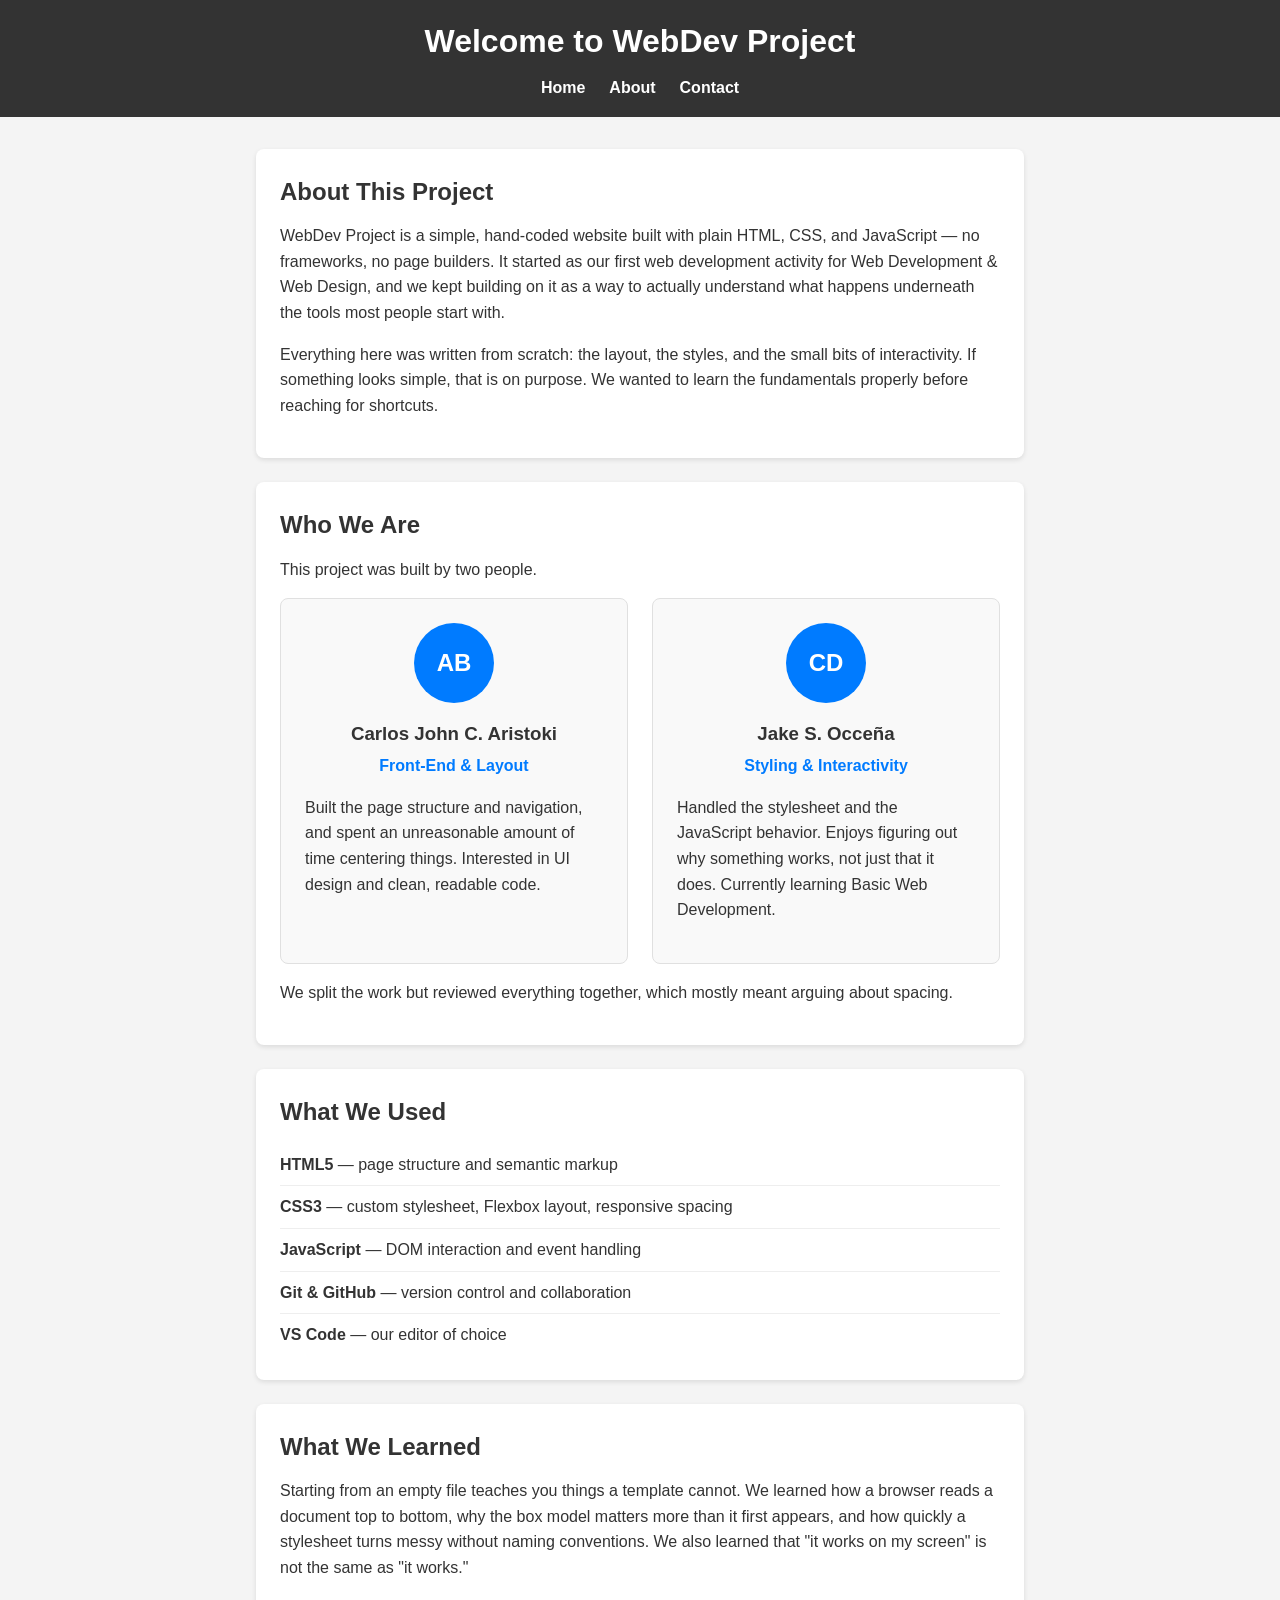
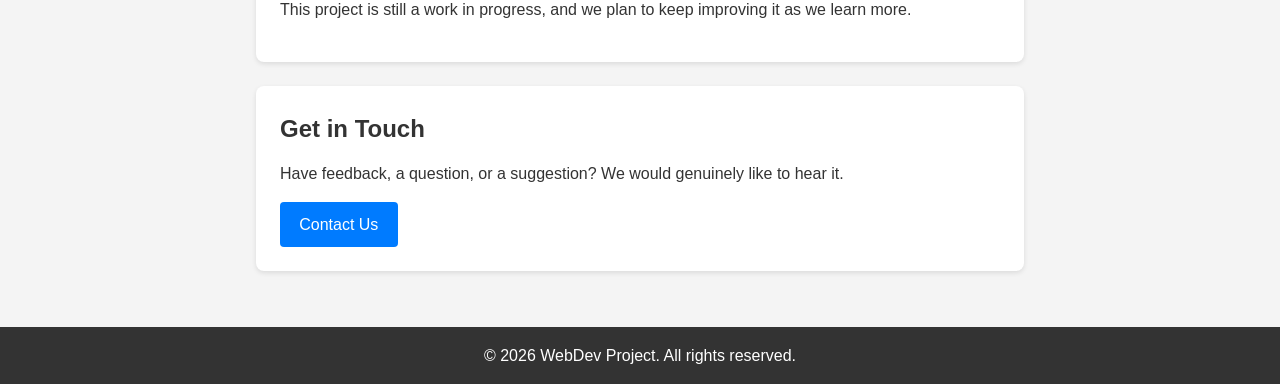
==== about.html @ eb5814d3 "Update about.html with specific course name and team member details" ====
<!DOCTYPE html>
<html lang="en">
<head>
    <meta charset="UTF-8">
    <meta name="viewport" content="width=device-width, initial-scale=1.0">
    <title>About - WebDev Project</title>
    <link rel="stylesheet" href="/style/style.css">
</head>
<body>
    <header class="header">
        <h1>Welcome to WebDev Project</h1>
        <nav>
            <ul class="nav-list">
                <li><a href="index.html">Home</a></li>
                <li><a href="about.html">About</a></li>
                <li><a href="contact.html">Contact</a></li>
            </ul>
        </nav>
    </header>

    <main class="main-content">
        <section id="about" class="section">
            <h2>About This Project</h2>
            <p>
                WebDev Project is a simple, hand-coded website built with plain HTML, CSS,
                and JavaScript &mdash; no frameworks, no page builders. It started as our
                first web development activity for Web Development & Web Design, and we kept building on
                it as a way to actually understand what happens underneath the tools most
                people start with.
            </p>
            <p>
                Everything here was written from scratch: the layout, the styles, and the
                small bits of interactivity. If something looks simple, that is on purpose.
                We wanted to learn the fundamentals properly before reaching for shortcuts.
            </p>
        </section>

        <section id="team" class="section">
            <h2>Who We Are</h2>
            <p>This project was built by two people.</p>

            <ul class="team-list">
                <li class="team-card">
                    <div class="avatar">AB</div>
                    <h3 class="team-name">Carlos John C. Aristoki</h3>
                    <p class="team-role">Front-End &amp; Layout</p>
                    <p class="team-bio">
                        Built the page structure and navigation, and spent an unreasonable
                        amount of time centering things. Interested in UI design and clean,
                        readable code.
                    </p>
                </li>

                <li class="team-card">
                    <div class="avatar">CD</div>
                    <h3 class="team-name">Jake S. Occeña</h3>
                    <p class="team-role">Styling &amp; Interactivity</p>
                    <p class="team-bio">
                        Handled the stylesheet and the JavaScript behavior. Enjoys figuring
                        out why something works, not just that it does. Currently learning
                        Basic Web Development.
                    </p>
                </li>
            </ul>

            <p>
                We split the work but reviewed everything together, which mostly meant
                arguing about spacing.
            </p>
        </section>

        <section id="stack" class="section">
            <h2>What We Used</h2>
            <ul class="tech-list">
                <li><strong>HTML5</strong> &mdash; page structure and semantic markup</li>
                <li><strong>CSS3</strong> &mdash; custom stylesheet, Flexbox layout, responsive spacing</li>
                <li><strong>JavaScript</strong> &mdash; DOM interaction and event handling</li>
                <li><strong>Git &amp; GitHub</strong> &mdash; version control and collaboration</li>
                <li><strong>VS Code</strong> &mdash; our editor of choice</li>
            </ul>
        </section>

        <section id="learned" class="section">
            <h2>What We Learned</h2>
            <p>
                Starting from an empty file teaches you things a template cannot. We learned
                how a browser reads a document top to bottom, why the box model matters more
                than it first appears, and how quickly a stylesheet turns messy without
                naming conventions. We also learned that "it works on my screen" is not the
                same as "it works."
            </p>
            <p>
                This project is still a work in progress, and we plan to keep improving it
                as we learn more.
            </p>
        </section>

        <section id="contact-cta" class="section">
            <h2>Get in Touch</h2>
            <p>
                Have feedback, a question, or a suggestion? We would genuinely like to hear it.
            </p>
            <a href="contact.html" class="btn">Contact Us</a>
        </section>
    </main>

    <footer class="footer">
        <p>&copy; 2026 WebDev Project. All rights reserved.</p>
    </footer>

    <script src="/script/script.js"></script>
</body>
</html>
---- style/style.css ----
* {
    margin: 0;
    padding: 0;
    box-sizing: border-box;
}

body {
    font-family: Arial, sans-serif;
    line-height: 1.6;
    display: flex;
    flex-direction: column;
    min-height: 100vh;
    background-color: #f4f4f4;
    color: #333;
}

.header {
    background-color: #333;
    color: #fff;
    padding: 1rem 2rem;
    text-align: center;
}

.header h1 {
    margin-bottom: 0.5rem;
}

.nav-list {
    list-style: none;
    display: flex;
    justify-content: center;
    gap: 1.5rem;
}

.nav-list a {
    color: #fff;
    text-decoration: none;
    font-weight: bold;
}

.nav-list a:hover {
    text-decoration: underline;
}

.main-content {
    max-width: 800px;
    margin: 2rem auto;
    padding: 0 1rem;
}

.section {
    background-color: #fff;
    padding: 1.5rem;
    margin-bottom: 1.5rem;
    border-radius: 8px;
    box-shadow: 0 2px 5px rgba(0, 0, 0, 0.1);
}

.section h2 {
    margin-bottom: 0.75rem;
    color: #333;
}

.section p {
    margin-bottom: 1rem;
}

.btn {
    background-color: #007bff;
    color: #fff;
    border: none;
    padding: 0.6rem 1.2rem;
    border-radius: 4px;
    cursor: pointer;
    font-size: 1rem;
}

.btn:hover {
    background-color: #0056b3;
}

.message {
    margin-top: 1rem;
    font-weight: bold;
    color: #28a745;
}

.footer {
    background-color: #333;
    color: #fff;
    text-align: center;
    padding: 1rem;
    margin-top: auto;
}

.team-list {
    list-style: none;
    display: flex;
    flex-wrap: wrap;
    gap: 1.5rem;
    margin-bottom: 1rem;
}

.team-card {
    flex: 1 1 250px;
    background-color: #f9f9f9;
    border: 1px solid #e0e0e0;
    border-radius: 8px;
    padding: 1.5rem;
    text-align: center;
}

.avatar {
    width: 80px;
    height: 80px;
    margin: 0 auto 1rem;
    border-radius: 50%;
    background-color: #007bff;
    color: #fff;
    font-size: 1.5rem;
    font-weight: bold;
    display: flex;
    align-items: center;
    justify-content: center;
}

.team-name {
    margin-bottom: 0.25rem;
    color: #333;
}

.team-role {
    margin-bottom: 0.75rem;
    font-weight: bold;
    color: #007bff;
}

.team-bio {
    margin-bottom: 0;
    text-align: left;
}

.tech-list {
    list-style: none;
}

.tech-list li {
    padding: 0.5rem 0;
    border-bottom: 1px solid #eee;
}

.tech-list li:last-child {
    border-bottom: none;
}

a.btn {
    display: inline-block;
    text-decoration: none;
}

#carlos {
    
    color: #333;
    padding-top: 10px
}
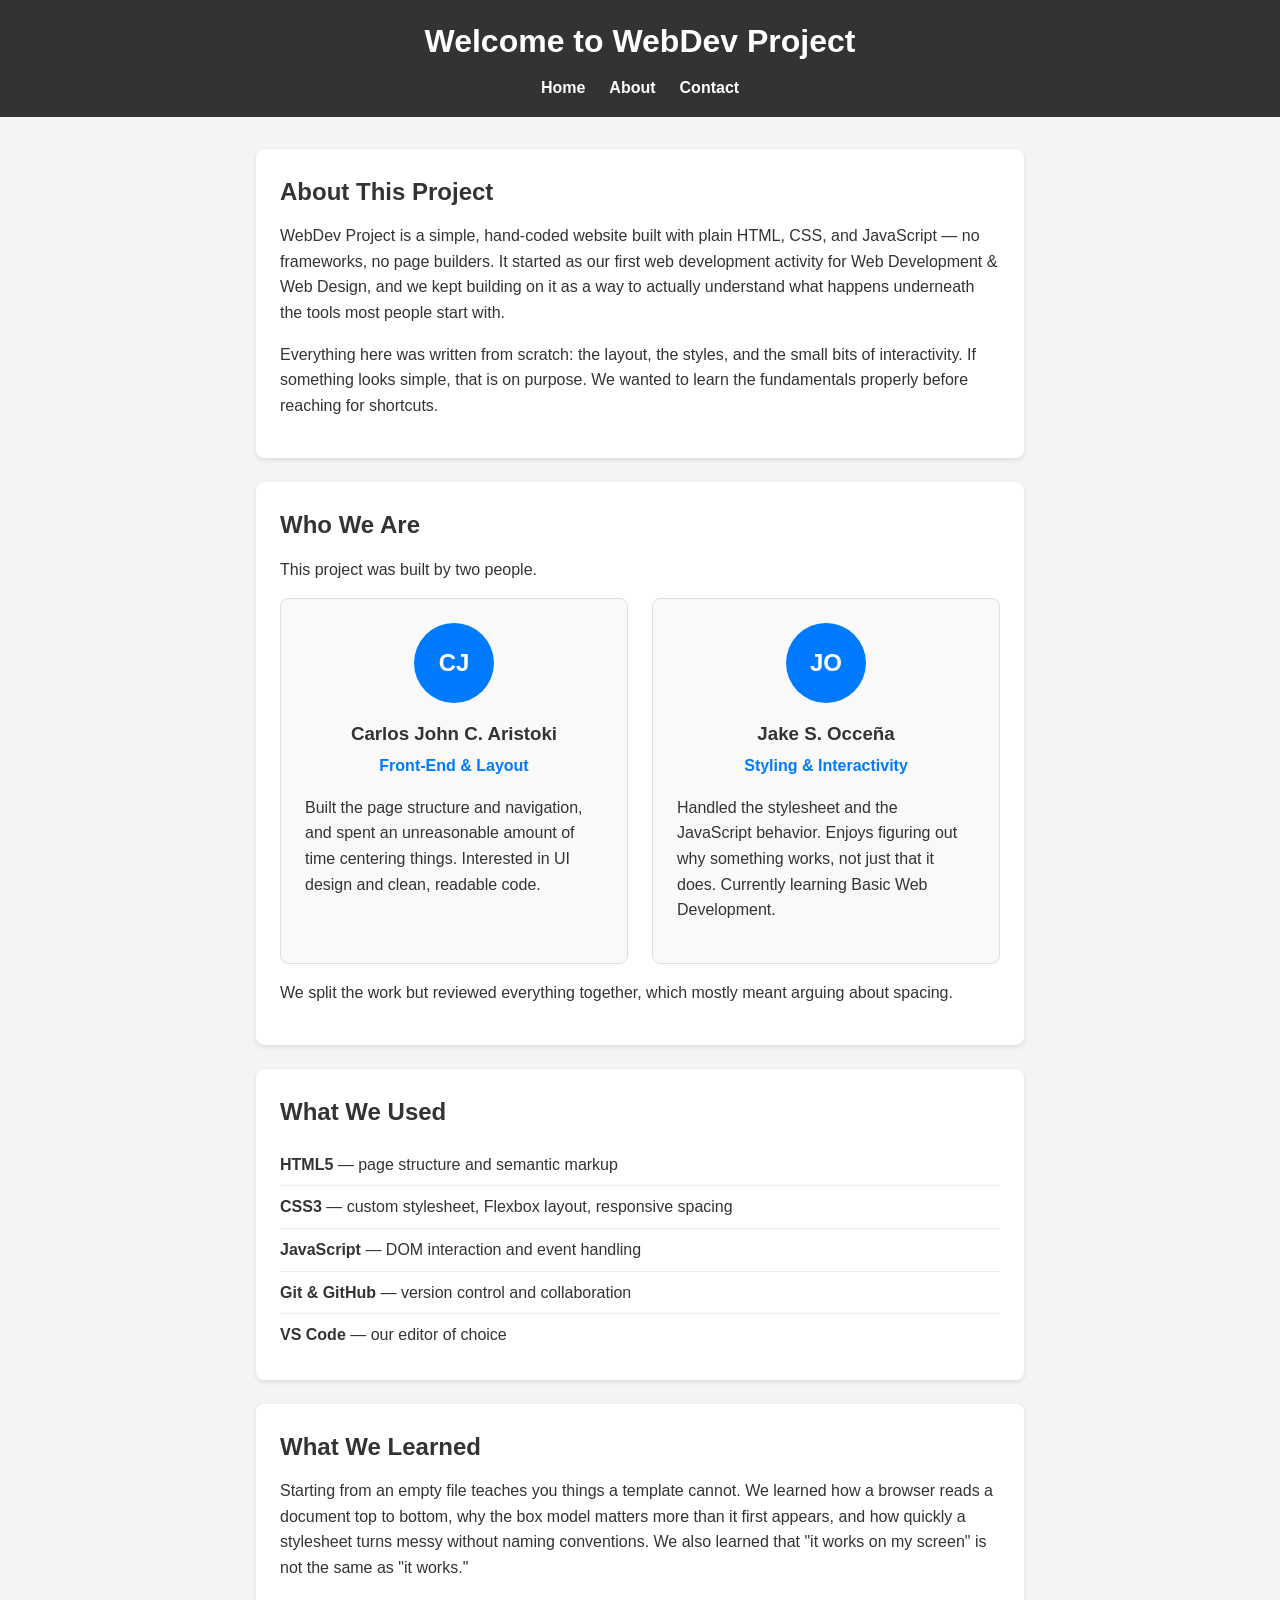
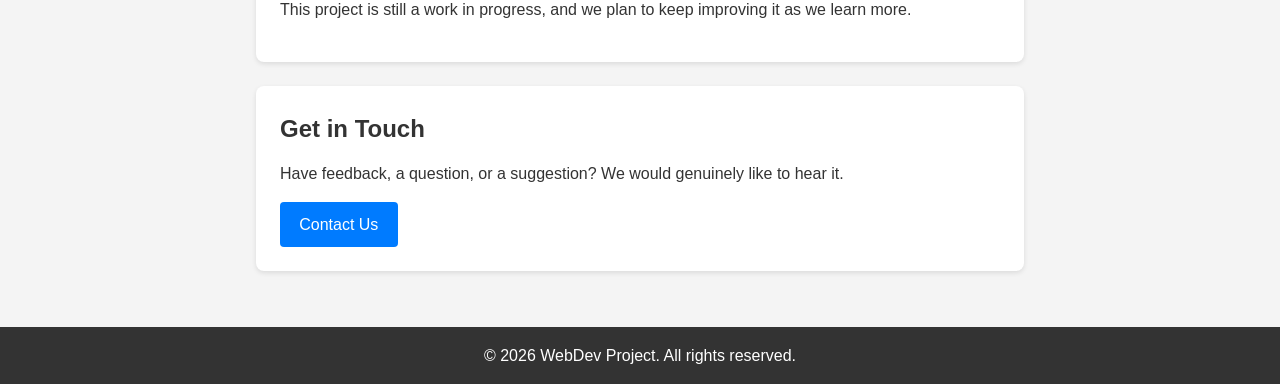
==== commit 0a085536: "Refactor about.html and contact.html for consistency; update index.html and style.css for improved l" ====
--- a/about.html
+++ b/about.html
@@ -4,7 +4,7 @@
     <meta charset="UTF-8">
     <meta name="viewport" content="width=device-width, initial-scale=1.0">
     <title>About - WebDev Project</title>
-    <link rel="stylesheet" href="/style/style.css">
+    <link rel="stylesheet" href="style/style.css">
 </head>
 <body>
     <header class="header">
@@ -41,7 +41,7 @@
 
             <ul class="team-list">
                 <li class="team-card">
-                    <div class="avatar">AB</div>
+                    <div class="avatar">CJ</div>
                     <h3 class="team-name">Carlos John C. Aristoki</h3>
                     <p class="team-role">Front-End &amp; Layout</p>
                     <p class="team-bio">
@@ -52,8 +52,8 @@
                 </li>
 
                 <li class="team-card">
-                    <div class="avatar">CD</div>
-                    <h3 class="team-name">Jake S. Occeña</h3>
+                    <div class="avatar">JO</div>
+                    <h3 class="team-name">Jake S. Occe&ntilde;a</h3>
                     <p class="team-role">Styling &amp; Interactivity</p>
                     <p class="team-bio">
                         Handled the stylesheet and the JavaScript behavior. Enjoys figuring
@@ -108,6 +108,6 @@
         <p>&copy; 2026 WebDev Project. All rights reserved.</p>
     </footer>
 
-    <script src="/script/script.js"></script>
+    <script src="script/script.js"></script>
 </body>
 </html>
--- a/style/style.css
+++ b/style/style.css
@@ -163,3 +163,16 @@
     color: #333;
     padding-top: 10px
 }
+
+.contact-list {
+    list-style: none;
+}
+
+.contact-list li {
+    padding: 0.5rem 0;
+    border-bottom: 1px solid #eee;
+}
+
+.contact-list li:last-child {
+    border-bottom: none;
+}
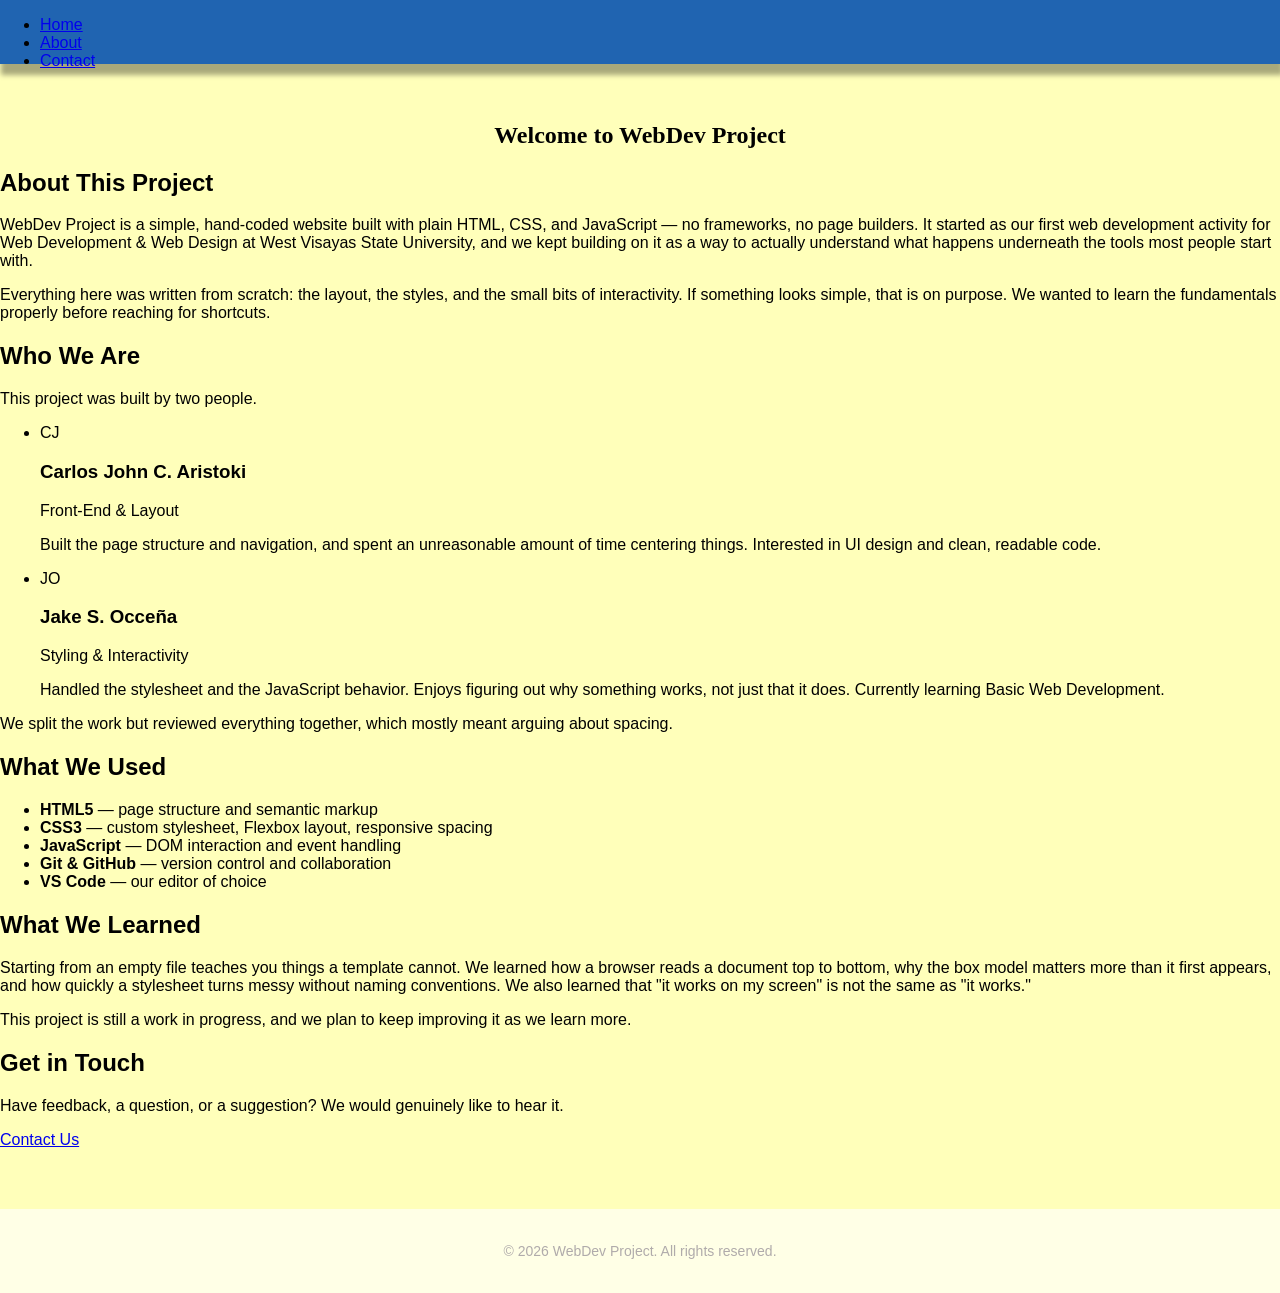
==== commit 93af15fb: "Credit both team members and name the university Updates the index footer to credit Carlos John Aris" ====
--- a/about.html
+++ b/about.html
@@ -24,9 +24,10 @@
             <p>
                 WebDev Project is a simple, hand-coded website built with plain HTML, CSS,
                 and JavaScript &mdash; no frameworks, no page builders. It started as our
-                first web development activity for Web Development & Web Design, and we kept building on
-                it as a way to actually understand what happens underneath the tools most
-                people start with.
+                first web development activity for Web Development & Web Design at
+                West Visayas State University, and we kept building on it as a way to
+                actually understand what happens underneath the tools most people start
+                with.
             </p>
             <p>
                 Everything here was written from scratch: the layout, the styles, and the
--- a/style/style.css
+++ b/style/style.css
@@ -1,178 +1,325 @@
+
 * {
-    margin: 0;
-    padding: 0;
-    box-sizing: border-box;
-}
-
+  box-sizing: border-box;
+}
+
+/* PARA SMOOTH SCROLL */
+html {
+  scroll-behavior: smooth;
+}
+
+/* BODY________ */
 body {
-    font-family: Arial, sans-serif;
-    line-height: 1.6;
-    display: flex;
-    flex-direction: column;
-    min-height: 100vh;
-    background-color: #f4f4f4;
-    color: #333;
-}
-
-.header {
-    background-color: #333;
-    color: #fff;
-    padding: 1rem 2rem;
-    text-align: center;
-}
-
-.header h1 {
-    margin-bottom: 0.5rem;
-}
-
-.nav-list {
-    list-style: none;
-    display: flex;
-    justify-content: center;
-    gap: 1.5rem;
-}
-
-.nav-list a {
-    color: #fff;
-    text-decoration: none;
-    font-weight: bold;
-}
-
-.nav-list a:hover {
-    text-decoration: underline;
-}
-
-.main-content {
-    max-width: 800px;
-    margin: 2rem auto;
-    padding: 0 1rem;
-}
-
-.section {
-    background-color: #fff;
-    padding: 1.5rem;
-    margin-bottom: 1.5rem;
-    border-radius: 8px;
-    box-shadow: 0 2px 5px rgba(0, 0, 0, 0.1);
-}
-
-.section h2 {
-    margin-bottom: 0.75rem;
-    color: #333;
-}
-
-.section p {
-    margin-bottom: 1rem;
-}
-
-.btn {
-    background-color: #007bff;
-    color: #fff;
-    border: none;
-    padding: 0.6rem 1.2rem;
-    border-radius: 4px;
-    cursor: pointer;
-    font-size: 1rem;
-}
-
-.btn:hover {
-    background-color: #0056b3;
-}
-
-.message {
-    margin-top: 1rem;
-    font-weight: bold;
-    color: #28a745;
-}
-
-.footer {
-    background-color: #333;
-    color: #fff;
-    text-align: center;
-    padding: 1rem;
-    margin-top: auto;
-}
-
-.team-list {
-    list-style: none;
-    display: flex;
-    flex-wrap: wrap;
-    gap: 1.5rem;
-    margin-bottom: 1rem;
-}
-
-.team-card {
-    flex: 1 1 250px;
-    background-color: #f9f9f9;
-    border: 1px solid #e0e0e0;
-    border-radius: 8px;
-    padding: 1.5rem;
-    text-align: center;
-}
-
-.avatar {
-    width: 80px;
-    height: 80px;
-    margin: 0 auto 1rem;
-    border-radius: 50%;
-    background-color: #007bff;
-    color: #fff;
-    font-size: 1.5rem;
-    font-weight: bold;
-    display: flex;
-    align-items: center;
-    justify-content: center;
-}
-
-.team-name {
-    margin-bottom: 0.25rem;
-    color: #333;
-}
-
-.team-role {
-    margin-bottom: 0.75rem;
-    font-weight: bold;
-    color: #007bff;
-}
-
-.team-bio {
-    margin-bottom: 0;
-    text-align: left;
-}
-
-.tech-list {
-    list-style: none;
-}
-
-.tech-list li {
-    padding: 0.5rem 0;
-    border-bottom: 1px solid #eee;
-}
-
-.tech-list li:last-child {
-    border-bottom: none;
-}
-
-a.btn {
-    display: inline-block;
-    text-decoration: none;
-}
-
-#carlos {
-    
-    color: #333;
-    padding-top: 10px
-}
-
-.contact-list {
-    list-style: none;
-}
-
-.contact-list li {
-    padding: 0.5rem 0;
-    border-bottom: 1px solid #eee;
-}
-
-.contact-list li:last-child {
-    border-bottom: none;
-}
+  background-color: #FFFFBA;
+  margin: 0;
+  padding-top: 4rem;
+  font-family: 'Quicksand', sans-serif;
+}
+
+/* ---------- NAV BAR VRO---------- */
+
+nav { 
+  position: fixed; 
+  left: 0; 
+  top: 0; 
+  width: 100%; 
+  height: 4rem; 
+  background: #2064B1;
+  z-index: 2;
+  box-shadow: 2px 10px 5px 1px rgba(0,0,0,0.34);
+}
+
+nav .navbar { 
+  display: flex; 
+  align-items: center; 
+  justify-content: space-between;
+  height: 90%; 
+  max-width: 90%; 
+  margin: auto; 
+}
+
+.profpage img {
+  height: 2.8rem;
+}
+
+.navbar .menu {
+  display: flex;
+}
+
+.navbar .menu li {
+  list-style: none;
+  margin: 0 1.5rem;
+}
+
+.navbar .menu li a {
+  color: #fff;
+  font-size: 1.375rem;
+  font-weight: 700;
+  text-decoration: none;
+  transition: all 0.3s ease;
+}
+
+.navbar .menu li a:hover {
+  color:#D2E8FA;
+  transform: translateY(-2px);
+}
+
+/* ---------- SIDE NAV AREA YALL ---------- */
+
+.sidenav {
+  position: fixed;
+  top: 50%;
+  left: 10px;
+  transform: translateY(-48%);
+  width: 60px;
+  padding: 10px 0;
+  background: #E3E3B6;
+  border-radius: 15px;
+  box-shadow: -1px -2px 21px 12px rgba(0,0,0,0.41);
+  display: flex;
+  flex-direction: column;
+  align-items: center;
+  gap: 15px;
+  overflow: hidden;
+  z-index: 2;
+
+  animation: slideInLeft 0.6s ease-out;
+}
+
+.sidenav a {
+  display: block;
+}
+
+.sidenav img {
+  width: 28px;
+  transition: transform 0.2s ease;
+}
+
+.sidenav img:hover {
+  transform: scale(1.2);
+}
+
+/* ---------- HOMEPAGE MAINN!! ---------- */
+
+.homepage {
+  position: relative;
+  width: 100%;
+  height: 55rem;
+  overflow: hidden;
+}
+
+.background {
+  width: 100%;
+  height: 100%;
+  object-fit: cover;
+  border-radius: 0 0 30px 30px;
+}
+
+/* LOGO STARDEWW */
+.img1 {
+  width: 45%;
+  max-width: 50rem;
+  position: absolute;
+  top: 16%;
+  left: 50%;
+  transform: translateX(-51%);
+  animation: fadeIn 1s ease-out, float 4s ease-in-out infinite;
+}
+
+/* FADE OVERLAY AREA yes */
+.fade-overlay {
+  position: absolute;
+  bottom: 0;
+  left: 0;
+  width: 100%;
+  padding: 6rem 1rem 3rem;
+  text-align: center;
+  background: linear-gradient(
+    to bottom,
+    rgba(217, 214, 82, 0) 0%,
+    rgba(255, 255, 186, 0.85) 45%,
+    #FFFFBA 100%
+  );
+}
+
+/* TEXTSSS */
+.introTitle {
+  font-family: 'Press Start 2P', cursive;
+  font-size: 1.6rem;
+  line-height: 1.6;
+  color: #2064B1;
+  margin: 0 0 1.5rem;
+}
+
+.introText {
+  font-size: 1.15rem;
+  font-weight: 500;
+  color: #333;
+  line-height: 1.6;
+}
+
+.highlight {
+  color: #e07a3f;
+  font-weight: bold;
+}
+
+/* ---------- DIVIDERSAHWDAHSD ---------- */
+
+.divider {
+  width: 80%;
+  max-width: 46rem;
+  height: 0.6rem;
+  background-color: #D65757;
+  border: none;
+  margin: 1.5rem auto;
+}
+
+.divider2 {
+  width: 80%;
+  max-width: 56rem;
+  height: 0.6rem;
+  background-color: #91B374;
+  border: none;
+  margin-top: 110px;
+}
+
+/* ---------- ABOUT US AREAWHADHAd ---------- */
+
+h1 {
+  font-family: 'Press Start 2P', cursive;
+  font-size: 1.5rem;
+  text-align: center;
+  margin-top: 3.6rem;
+}
+
+.aboutus {
+  margin-top: 7rem;
+  background-color: #629140;
+  border: 6px dotted #90b241;
+  width: 70%;
+  max-width: 90rem;
+  min-height: 22rem;
+  border-radius: 35px;
+  margin-left: auto;
+  margin-right: auto;
+  padding: 2rem;
+  color: white;
+  box-shadow: 1px 13px 9px 6px rgba(0,0,0,0.75);
+
+  animation: fadeIn 1s ease;
+}
+
+.aboutus h2 {
+  font-family: 'Press Start 2P', cursive;
+  font-size: 2rem;
+}
+
+.aboutus p {
+  font-size: 1.4rem;
+}
+
+/* ---------- TRAILER AREA!!!!!!! ---------- */
+
+h1#gameTrailer {
+  margin-top: 30%;
+}
+
+.trailerArea {
+  background-color: #F56851;
+  border: 7px dotted #c34848;
+  width: 960px;
+  height: 615px;
+  border-radius: 30px;
+  box-shadow: 1px 13px 9px 6px rgba(0,0,0,0.75);
+  margin: 5% auto;
+
+  animation: fadeIn 1.3s ease;
+}
+
+iframe {
+  border-radius: 20px;
+  margin-top: 6%;
+  margin-left: 8%;
+  width: 800px;
+  height: 500px;
+  box-shadow: 2px 0px 5px 6px rgba(0,0,0,0.75);
+}
+
+/* ---------- DOWNLOAD AREA GUYS ---------- */
+
+.downloadarea {
+  text-align: center;
+  margin: 17rem auto 9rem;
+  padding: 2rem 1rem;
+}
+
+.downloadarea p {
+  font-size: 1.7rem;
+  font-weight: 650;
+}
+
+/* IMAGES BASTA */
+section#images ul {
+  list-style: none;
+  display: flex;
+  justify-content: center;
+  flex-wrap: wrap;
+  gap: 2.4rem;
+}
+
+section#images img {
+  width: 87px;
+  transition: transform 0.25s ease;
+}
+
+section#images img:hover {
+  transform: scale(1.2) rotate(2deg);
+}
+/* ---------- KEYFRAMES BRUHRUHR ---------- */
+.ConcernedApe{
+  margin-left: 40%;
+}
+
+/* ---------- FOOTER AREA!! ---------- */
+
+footer {
+  background-color: #FFFFE6;
+  color: #B0ABAB;
+  padding: 20px;
+  margin-top: 60px;
+  text-align: center;
+}
+
+footer p {
+  font-size: 14px;
+}
+
+/* ---------- KEYFRAMES BRUHRUHR ---------- */
+
+@keyframes fadeIn {
+  from {
+    opacity: 0;
+    transform: translateY(20px);
+  }
+  to {
+    opacity: 1;
+    transform: translateY(0);
+  }
+}
+
+@keyframes float {
+  0% { transform: translateX(-51%) translateY(0); }
+  50% { transform: translateX(-51%) translateY(-10px); }
+  100% { transform: translateX(-51%) translateY(0); }
+}
+
+@keyframes slideInLeft {
+  from {
+    opacity: 0;
+    transform: translateX(-40px) translateY(-50%);
+  }
+  to {
+    opacity: 1;
+    transform: translateX(0) translateY(-50%);
+  }
+}
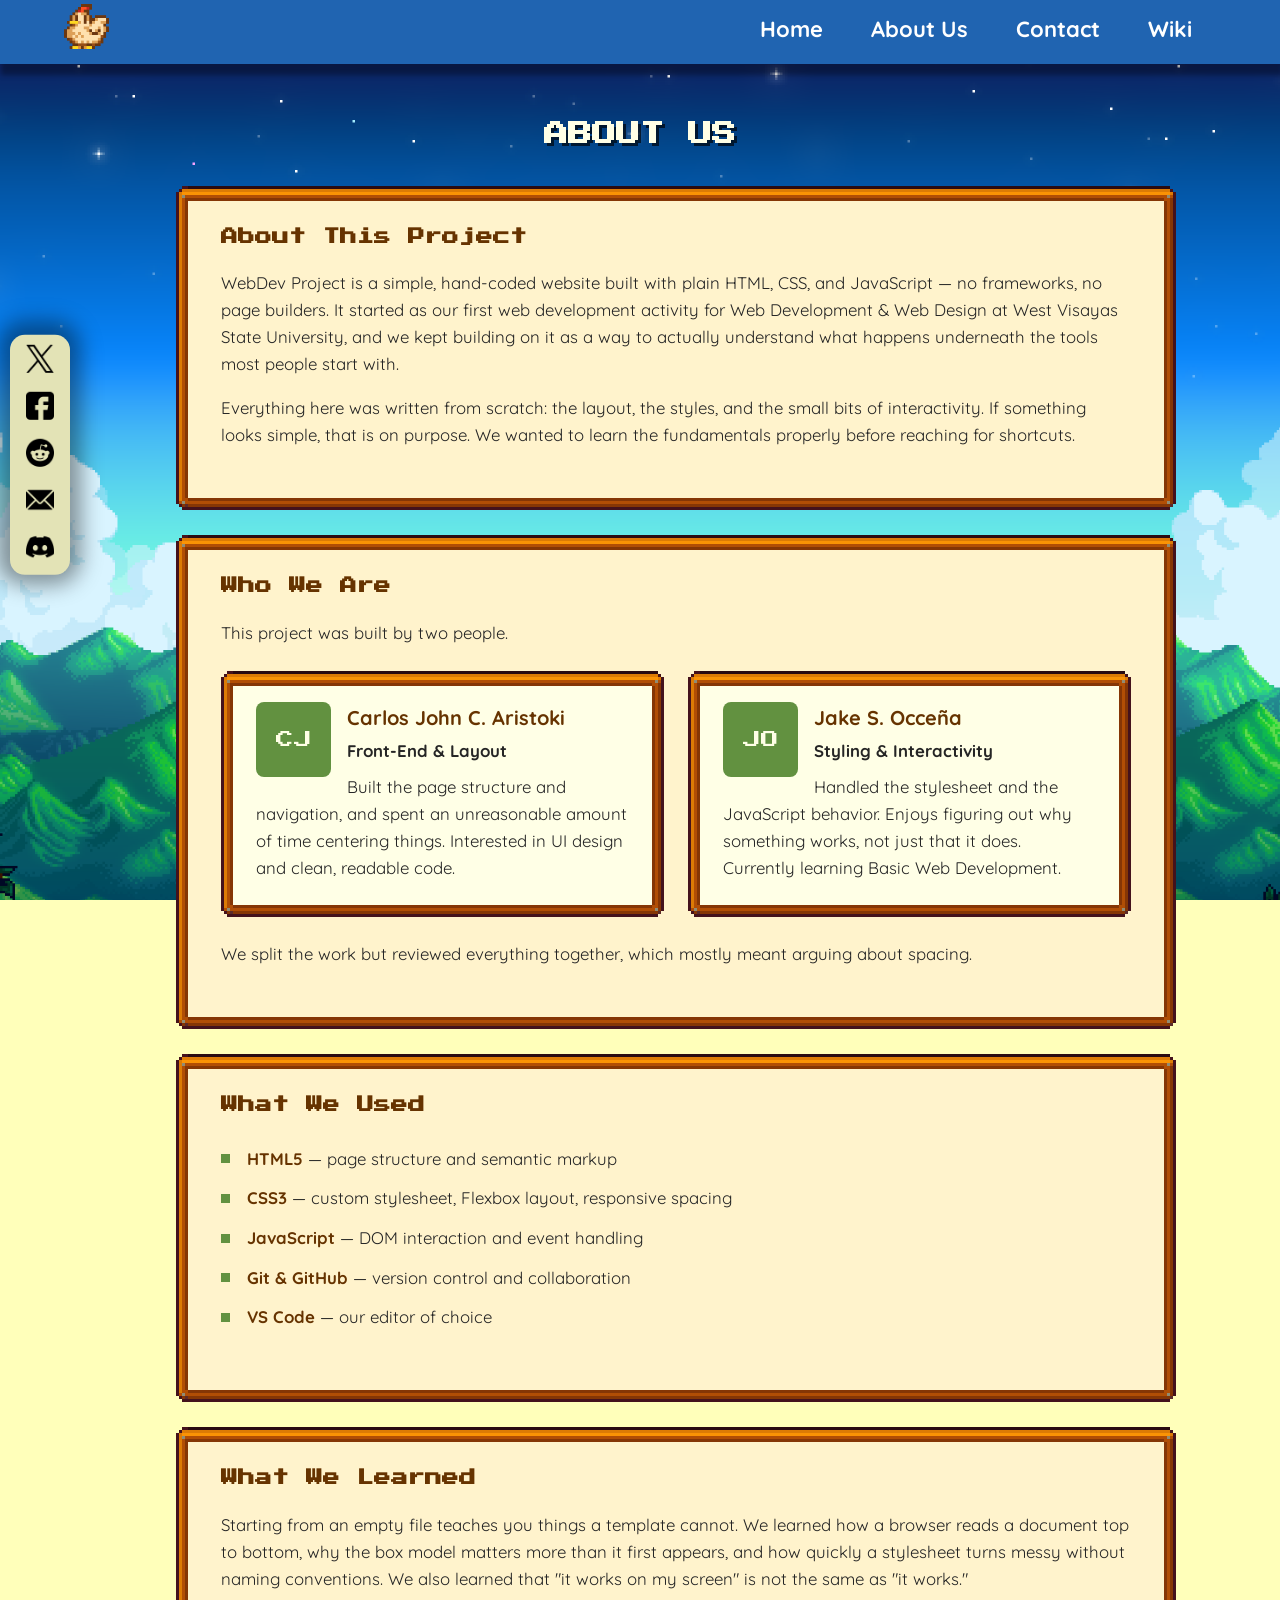
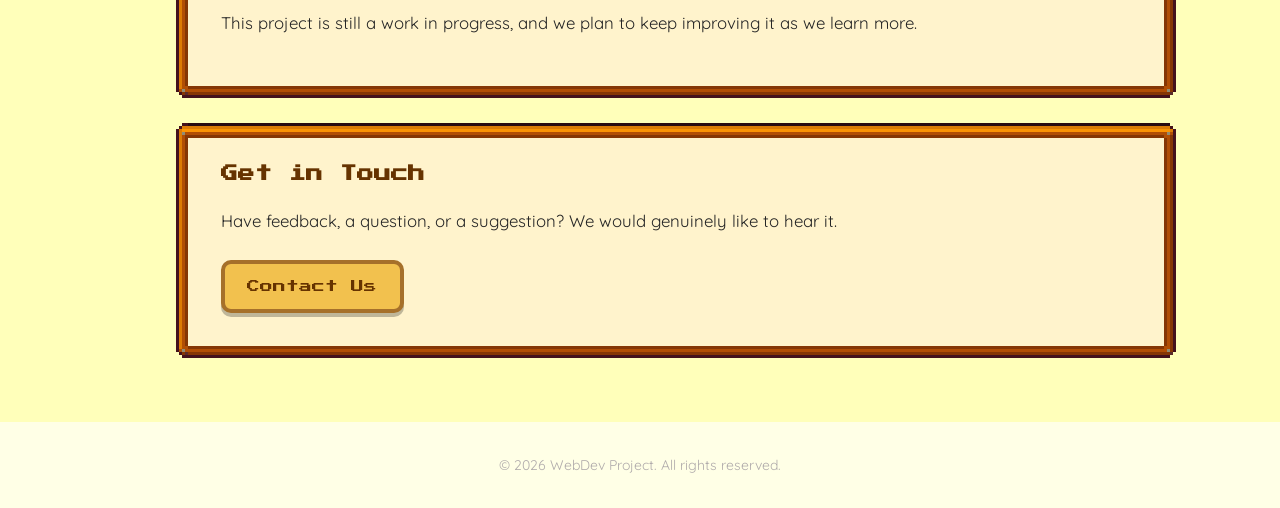
==== commit 0bda151e: "Match the About and Contact pages to the index Replaces the plain header on both pages with the inde" ====
--- a/about.html
+++ b/about.html
@@ -4,19 +4,41 @@
     <meta charset="UTF-8">
     <meta name="viewport" content="width=device-width, initial-scale=1.0">
     <title>About - WebDev Project</title>
+    <link rel="icon" type="image/x-icon" href="asset/16x16 fav icon.png">
+    <link rel="preconnect" href="https://fonts.googleapis.com">
+    <link rel="preconnect" href="https://fonts.gstatic.com" crossorigin>
+    <link href="https://fonts.googleapis.com/css2?family=Press+Start+2P&family=Quicksand:wght@400;500;600;700&display=swap" rel="stylesheet">
     <link rel="stylesheet" href="style/style.css">
+    <link rel="stylesheet" href="style/pages.css">
 </head>
 <body>
-    <header class="header">
-        <h1>Welcome to WebDev Project</h1>
-        <nav>
-            <ul class="nav-list">
-                <li><a href="index.html">Home</a></li>
-                <li><a href="about.html">About</a></li>
-                <li><a href="contact.html">Contact</a></li>
-            </ul>
-        </nav>
-    </header>
+    <nav>
+      <div class="navbar">
+        <div class="profpage">
+          <a href="index.html"><img src="asset/128x128 stardew logo chicken.png" alt="profile picture"></a>
+        </div>
+        <ul class="menu">
+          <li><a href="index.html">Home</a></li>
+          <li><a href="about.html">About Us</a></li>
+          <li><a href="contact.html">Contact</a></li>
+          <li><a href="https://stardewvalleywiki.com/Stardew_Valley_Wiki" target="_blank">Wiki</a></li>
+        </ul>
+      </div>
+    </nav>
+
+    <div class="sidenav">
+      <a href="https://x.com/concernedape" target="_blank"><img src="asset/TWITTER LOGO.png" alt="Twitter"></a>
+      <a href="https://www.facebook.com/StardewValley" target="_blank"><img src="asset/FACEBOOK LOGO.png" alt="Facebook"></a>
+      <a href="https://www.reddit.com/r/StardewValley/" target="_blank"><img src="asset/REDDIT LOGO.png" alt="Reddit"></a>
+      <a href="contact.html"><img src="asset/EMAIL ICON.png" alt="Email"></a>
+      <a href="https://discord.com/invite/stardewvalley" target="_blank"><img src="asset/DISCORD LOGO.png" alt="Discord"></a>
+    </div>
+
+    <video class="pageBackground" autoplay muted loop playsinline poster="asset/stardewbackgroundEmail.png">
+      <source src="asset/StarDewVideoBackground.mp4" type="video/mp4">
+    </video>
+
+    <h1 class="pageTitle">ABOUT US</h1>
 
     <main class="main-content">
         <section id="about" class="section">
--- a/style/style.css
+++ b/style/style.css
@@ -322,4 +322,24 @@
     opacity: 1;
     transform: translateX(0) translateY(-50%);
   }
-}+}
+
+/* ---------- MOBILE NAV FIT ---------- */
+
+@media (max-width: 700px) {
+  nav .navbar {
+    max-width: 96%;
+  }
+
+  .profpage img {
+    height: 2.2rem;
+  }
+
+  .navbar .menu li {
+    margin: 0 0.5rem;
+  }
+
+  .navbar .menu li a {
+    font-size: 0.95rem;
+  }
+}
--- a/style/pages.css
+++ b/style/pages.css
@@ -0,0 +1,205 @@
+/* ==========================================================================
+   PAGES.CSS  --  ABOUT + CONTACT ONLY
+   Loaded AFTER style.css, which already handles the navbar, the sidenav,
+   the footer and the keyframes. Everything below is the blog-card look.
+   ========================================================================== */
+
+/* FALLBACK COLOR SA LIKOD NG VIDEO */
+html {
+  background-color: #FFFFBA;
+}
+
+/* style.css paints the body #FFFFBA, which would cover the fixed video */
+body {
+  background-color: transparent;
+}
+
+/* ---------- FIXED VIDEO BACKGROUND ---------- */
+
+.pageBackground {
+  position: fixed;
+  top: 0;
+  left: 0;
+  width: 100%;
+  height: 100%;
+  object-fit: cover;
+  z-index: -1;
+}
+
+/* ---------- PAGE TITLE OVER THE VIDEO ---------- */
+
+/* style.css already gives h1 the Press Start 2P + centered treatment */
+.pageTitle {
+  color: #FFFFE6;
+  text-shadow: 3px 3px 0 rgba(0, 0, 0, 0.65);
+  margin-bottom: 2.5rem;
+}
+
+/* ---------- CONTENT COLUMN ---------- */
+
+.main-content {
+  max-width: 70rem;
+  margin: 0 auto 4rem;
+  padding: 0 1.5rem 0 6rem; /* extra left padding clears the fixed sidenav */
+}
+
+/* ---------- THE CARD (same 9-slice frame as the official dev blog) ---------- */
+
+.section {
+  background-color: #FFF3CC;
+  border: 15px solid transparent;
+  border-image: url("../asset/menu_border_noshadowtopleft.png") 34% / 1 / 0 stretch;
+  border-radius: 15px;
+  padding: 15px 30px 30px;
+  margin-bottom: 25px;
+
+  /* keeps the 45px sprite crisp instead of blurry when stretched */
+  image-rendering: pixelated;
+
+  animation: fadeIn 1s ease; /* keyframe lives in style.css */
+}
+
+.section h2 {
+  font-family: 'Press Start 2P', cursive;
+  font-size: 1.05rem;
+  line-height: 1.6;
+  color: #663300;
+  margin: 0.5rem 0 1.25rem;
+}
+
+.section p,
+.section li {
+  color: #252525;
+  font-size: 1.05rem;
+  line-height: 1.6;
+}
+
+/* ---------- TEAM CARDS ---------- */
+
+.team-list {
+  list-style: none;
+  display: flex;
+  flex-wrap: wrap;
+  gap: 1.5rem;
+  padding: 0;
+  margin: 1.5rem 0;
+}
+
+.team-card {
+  flex: 1 1 18rem;
+  background-color: #FFFFE6;
+  border: 15px solid transparent;
+  border-image: url("../asset/menu_border_noshadowtopleft.png") 34% / 1 / 0 stretch;
+  border-radius: 15px;
+  padding: 10px 20px 20px;
+  overflow: hidden; /* contains the floated avatar */
+  image-rendering: pixelated;
+}
+
+/* SAME 75px AVATAR SIZE AS THE REAL BLOG */
+.avatar {
+  width: 75px;
+  height: 75px;
+  float: left;
+  margin: 0.35rem 1rem 0.5rem 0;
+  display: flex;
+  align-items: center;
+  justify-content: center;
+  font-family: 'Press Start 2P', cursive;
+  font-size: 1.1rem;
+  color: #FFFFE6;
+  background-color: #629140;
+  border-radius: 8px;
+  image-rendering: pixelated;
+}
+
+.team-name {
+  font-size: 1.25rem;
+  font-weight: 700;
+  color: #663300;
+  margin: 0.35rem 0 0.25rem;
+}
+
+.team-role {
+  color: #629140;
+  font-weight: 700;
+  font-size: 0.95rem;
+  margin: 0 0 0.6rem;
+}
+
+.team-bio {
+  margin: 0;
+}
+
+/* ---------- LISTS ---------- */
+
+.tech-list,
+.contact-list {
+  list-style: none;
+  padding-left: 0;
+  margin: 1.25rem 0;
+}
+
+.tech-list li,
+.contact-list li {
+  padding: 0.4rem 0 0.4rem 1.6rem;
+  position: relative;
+}
+
+/* GREEN PIXEL BULLET */
+.tech-list li::before,
+.contact-list li::before {
+  content: "";
+  position: absolute;
+  left: 0;
+  top: 0.95rem;
+  width: 9px;
+  height: 9px;
+  background-color: #629140;
+}
+
+.tech-list strong,
+.contact-list strong {
+  color: #663300;
+}
+
+/* ---------- BUTTON (parang DEVELOPER BLOG plaque) ---------- */
+
+.btn {
+  display: inline-block;
+  font-family: 'Press Start 2P', cursive;
+  font-size: 0.8rem;
+  line-height: 1.4;
+  color: #663300;
+  background-color: #F2C14E;
+  border: 4px solid #A6702A;
+  border-radius: 10px;
+  padding: 0.85rem 1.4rem;
+  margin-top: 0.5rem;
+  text-decoration: none;
+  box-shadow: 0 4px 0 rgba(0, 0, 0, 0.25);
+  transition: all 0.2s ease;
+}
+
+.btn:hover {
+  background-color: #FFD469;
+  transform: translateY(-2px);
+  box-shadow: 0 6px 0 rgba(0, 0, 0, 0.25);
+}
+
+/* ---------- RESPONSIVE ---------- */
+
+@media (max-width: 700px) {
+  /* keeps clearing the sidenav rail, just tighter */
+  .main-content {
+    padding: 0 1rem 0 5rem;
+  }
+
+  .section {
+    padding: 10px 18px 20px;
+  }
+
+  .section h2 {
+    font-size: 0.85rem;
+  }
+}
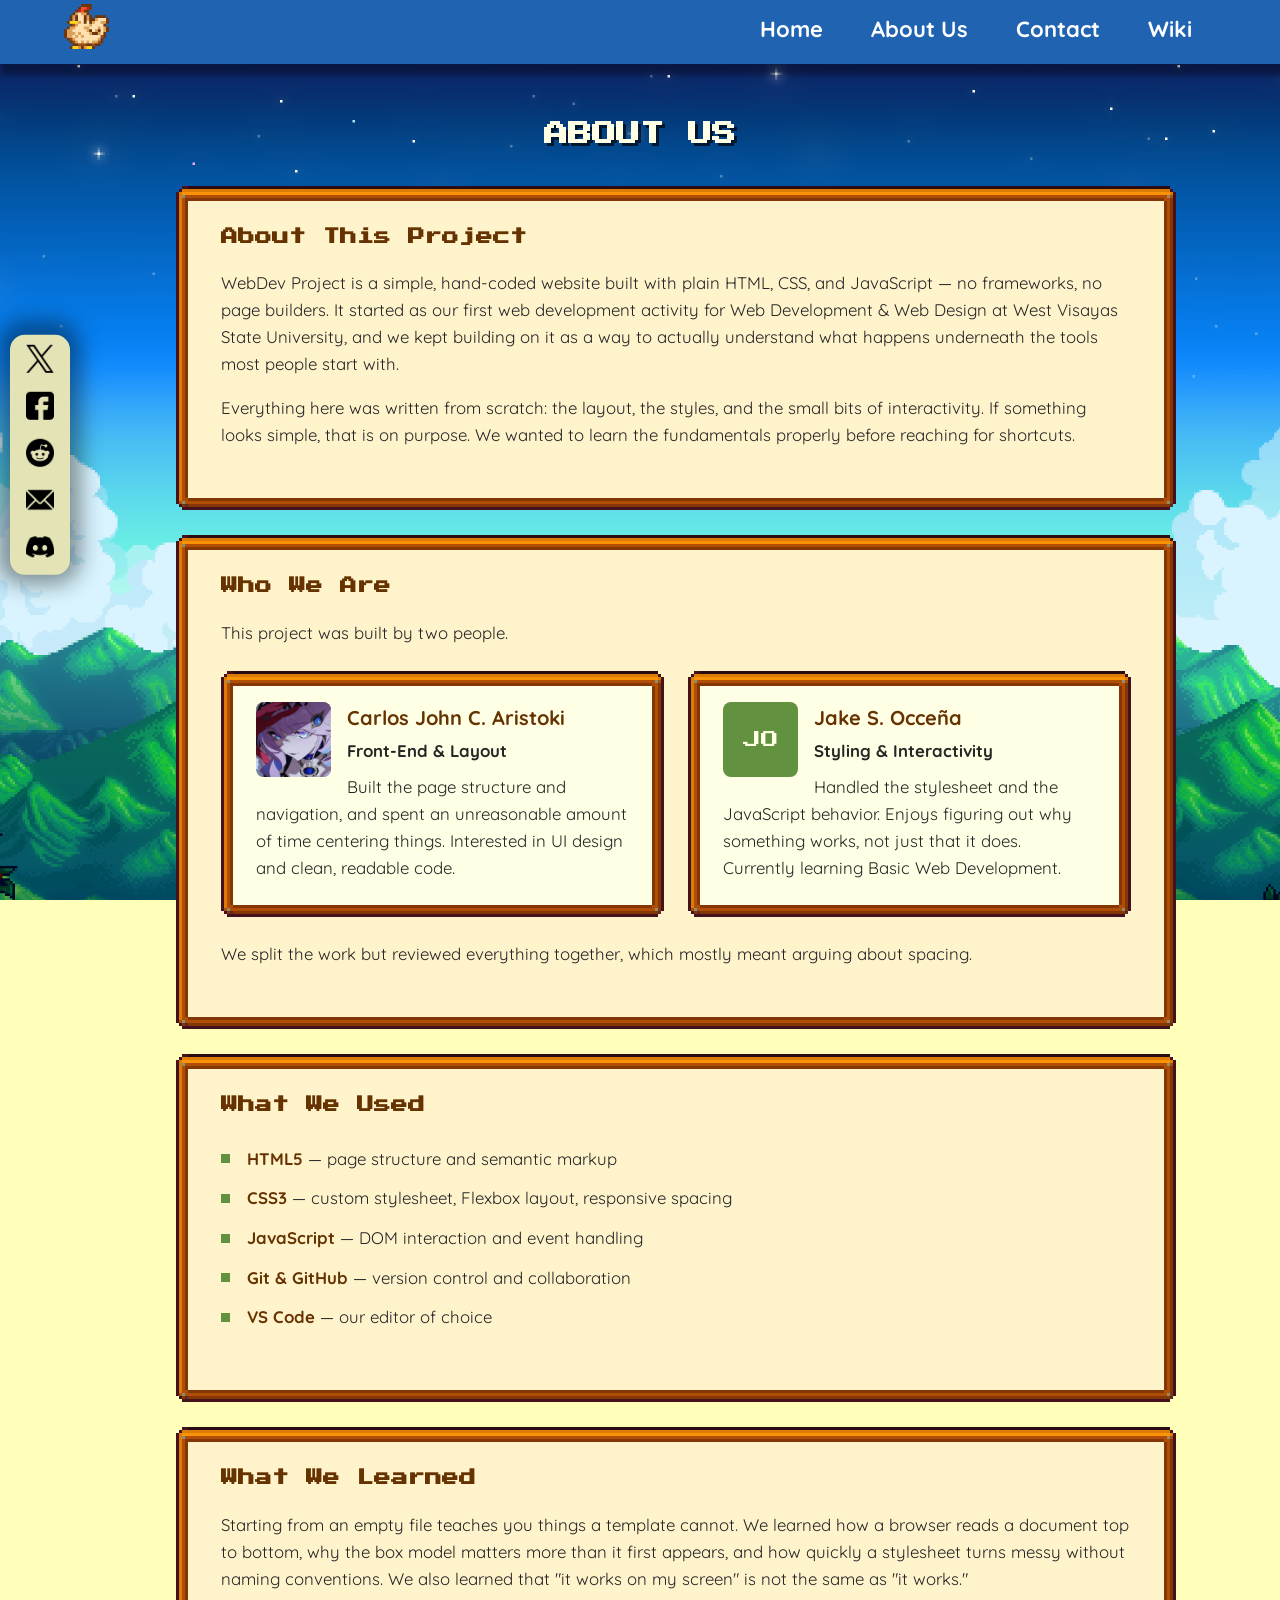
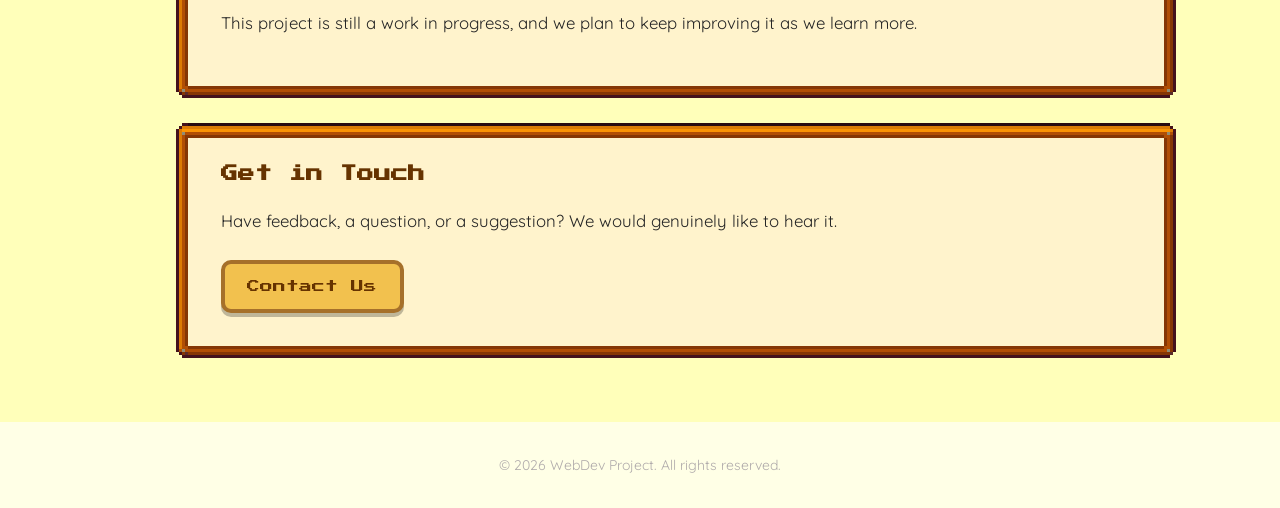
==== commit 0d5f5818: "Use Denia.jpg as Carlos John Aristoki's profile picture Swaps the CJ initials block for the image on" ====
--- a/about.html
+++ b/about.html
@@ -64,7 +64,7 @@
 
             <ul class="team-list">
                 <li class="team-card">
-                    <div class="avatar">CJ</div>
+                    <div class="avatar"><img src="asset/Denia.jpg" alt="Carlos John Aristoki"></div>
                     <h3 class="team-name">Carlos John C. Aristoki</h3>
                     <p class="team-role">Front-End &amp; Layout</p>
                     <p class="team-bio">
--- a/style/pages.css
+++ b/style/pages.css
@@ -113,6 +113,18 @@
   image-rendering: pixelated;
 }
 
+/* PROFILE PICTURE VARIANT NG AVATAR */
+.avatar img {
+  width: 100%;
+  height: 100%;
+  object-fit: cover;
+  border-radius: 8px;
+  display: block;
+
+  /* photos should not inherit the pixelated rendering */
+  image-rendering: auto;
+}
+
 .team-name {
   font-size: 1.25rem;
   font-weight: 700;
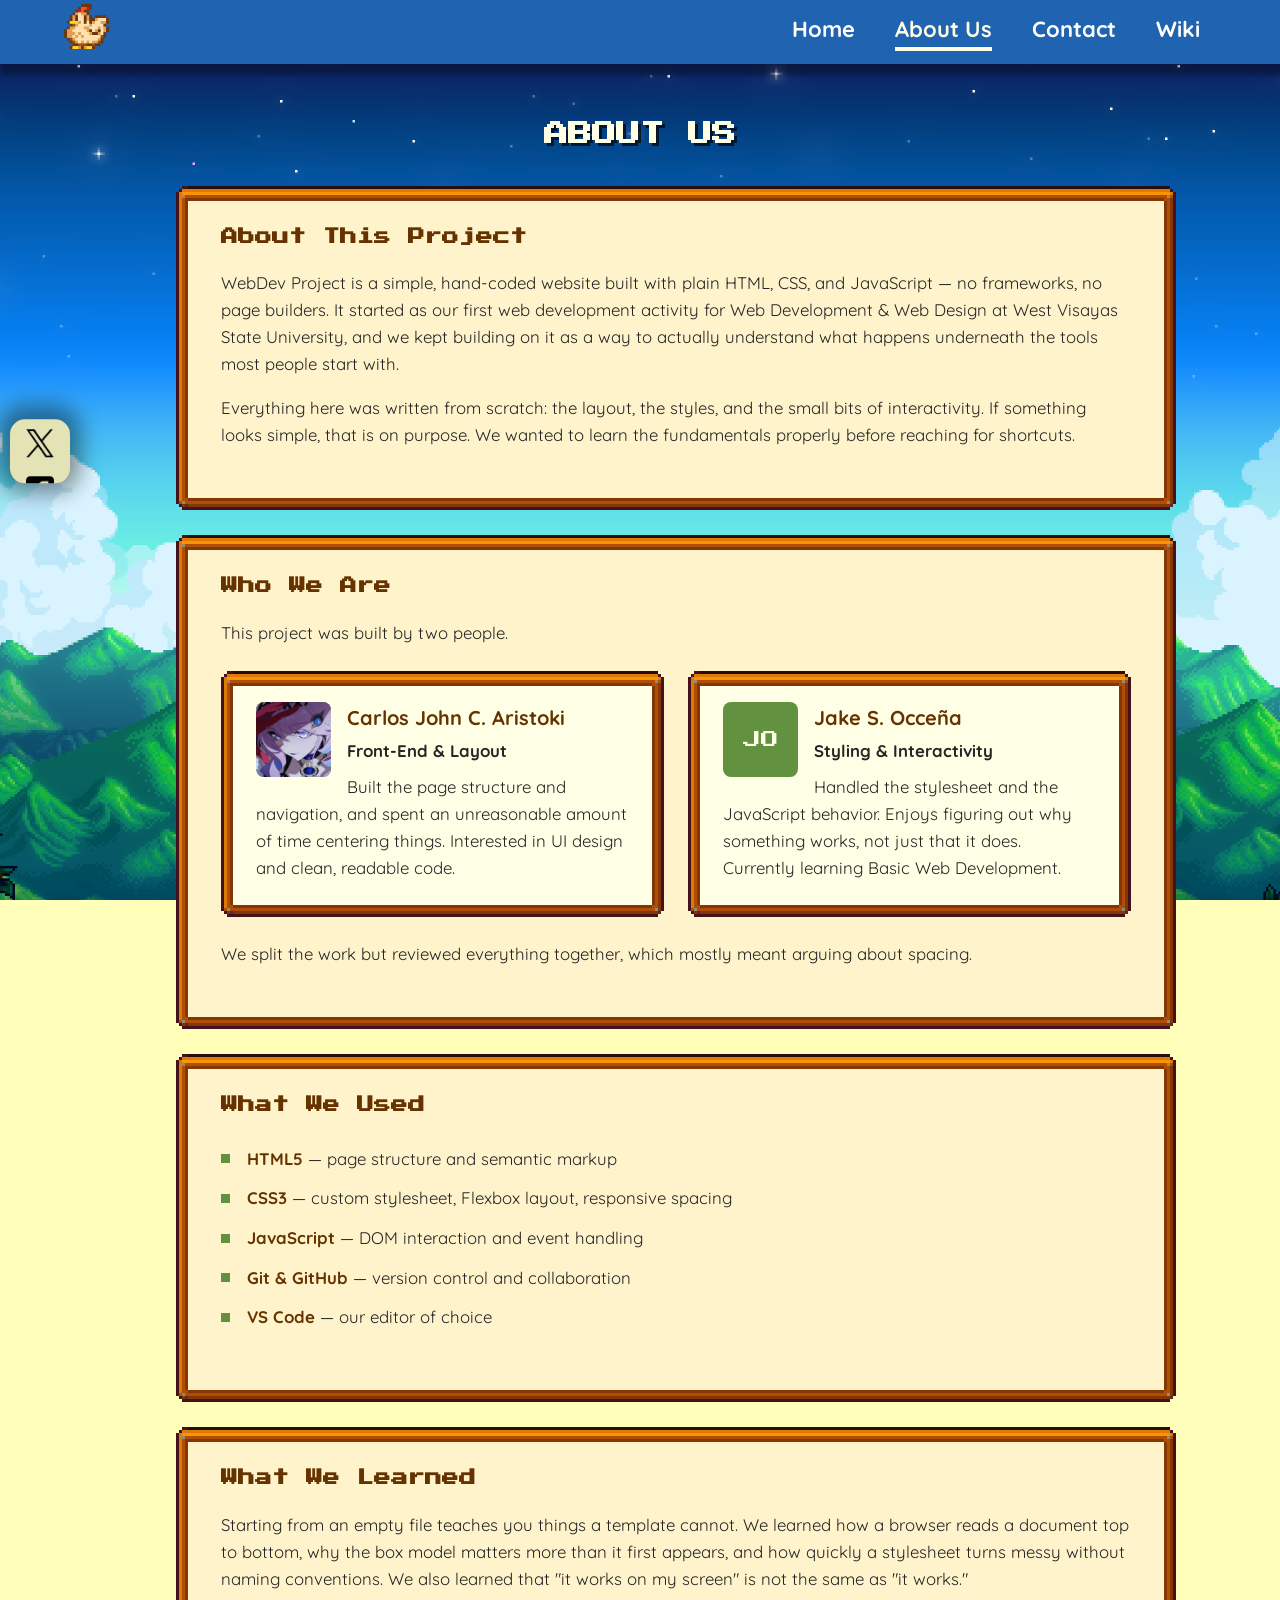
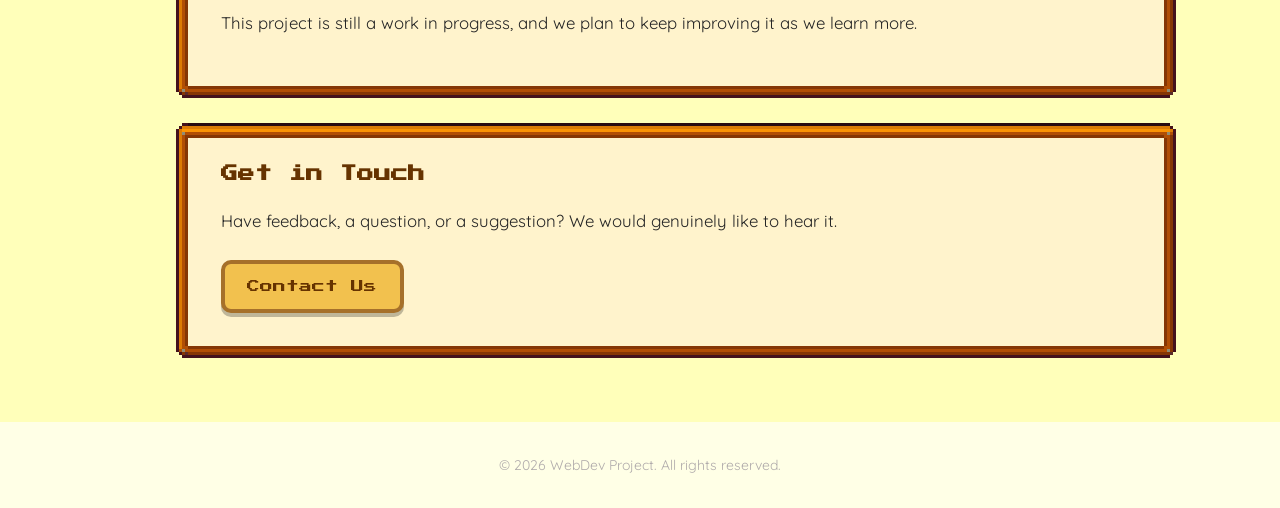
==== commit cf916524: "Add a skip link and fix header link semantics Adds a skip-to-content link as the first focusable ele" ====
--- a/about.html
+++ b/about.html
@@ -12,27 +12,30 @@
     <link rel="stylesheet" href="style/pages.css">
 </head>
 <body>
-    <nav>
+    <a class="skip-link" href="#main">Skip to content</a>
+    <!-- SHARED HEADER -- keep identical in index.html / about.html / contact.html -->
+    <nav aria-label="Main">
       <div class="navbar">
         <div class="profpage">
-          <a href="index.html"><img src="asset/128x128 stardew logo chicken.png" alt="profile picture"></a>
+          <a href="index.html"><img src="asset/128x128 stardew logo chicken.png" alt="Stardew Valley home"></a>
         </div>
         <ul class="menu">
           <li><a href="index.html">Home</a></li>
           <li><a href="about.html">About Us</a></li>
           <li><a href="contact.html">Contact</a></li>
-          <li><a href="https://stardewvalleywiki.com/Stardew_Valley_Wiki" target="_blank">Wiki</a></li>
+          <li><a href="https://stardewvalleywiki.com/Stardew_Valley_Wiki" target="_blank" rel="noopener noreferrer">Wiki</a></li>
         </ul>
       </div>
     </nav>
 
-    <div class="sidenav">
-      <a href="https://x.com/concernedape" target="_blank"><img src="asset/TWITTER LOGO.png" alt="Twitter"></a>
-      <a href="https://www.facebook.com/StardewValley" target="_blank"><img src="asset/FACEBOOK LOGO.png" alt="Facebook"></a>
-      <a href="https://www.reddit.com/r/StardewValley/" target="_blank"><img src="asset/REDDIT LOGO.png" alt="Reddit"></a>
+    <nav class="sidenav" aria-label="Social links">
+      <a href="https://x.com/concernedape" target="_blank" rel="noopener noreferrer"><img src="asset/TWITTER LOGO.png" alt="Twitter"></a>
+      <a href="https://www.facebook.com/StardewValley" target="_blank" rel="noopener noreferrer"><img src="asset/FACEBOOK LOGO.png" alt="Facebook"></a>
+      <a href="https://www.reddit.com/r/StardewValley/" target="_blank" rel="noopener noreferrer"><img src="asset/REDDIT LOGO.png" alt="Reddit"></a>
       <a href="contact.html"><img src="asset/EMAIL ICON.png" alt="Email"></a>
-      <a href="https://discord.com/invite/stardewvalley" target="_blank"><img src="asset/DISCORD LOGO.png" alt="Discord"></a>
-    </div>
+      <a href="https://discord.com/invite/stardewvalley" target="_blank" rel="noopener noreferrer"><img src="asset/DISCORD LOGO.png" alt="Discord"></a>
+    </nav>
+    <!-- /SHARED HEADER -->
 
     <video class="pageBackground" autoplay muted loop playsinline poster="asset/stardewbackgroundEmail.png">
       <source src="asset/StarDewVideoBackground.mp4" type="video/mp4">
@@ -40,7 +43,7 @@
 
     <h1 class="pageTitle">ABOUT US</h1>
 
-    <main class="main-content">
+    <main class="main-content" id="main">
         <section id="about" class="section">
             <h2>About This Project</h2>
             <p>
--- a/style/style.css
+++ b/style/style.css
@@ -1,6 +1,11 @@
 
 * {
   box-sizing: border-box;
+}
+
+/* HEADER HEIGHT -- nav height and the body offset must always agree */
+:root {
+  --nav-h: 4rem;
 }
 
 /* PARA SMOOTH SCROLL */
@@ -12,8 +17,33 @@
 body {
   background-color: #FFFFBA;
   margin: 0;
-  padding-top: 4rem;
+  padding-top: var(--nav-h);
   font-family: 'Quicksand', sans-serif;
+}
+
+/* ---------- SKIP LINK ---------- */
+
+/* offscreen until focused, then lands above the nav (which is z-index 2) */
+.skip-link {
+  position: absolute;
+  top: 0;
+  left: -9999px;
+  z-index: 3;
+  padding: 0.7rem 1.2rem;
+  background-color: #FFFFE6;
+  color: #2064B1;
+  font-weight: 700;
+  text-decoration: none;
+  border-radius: 0 0 8px 0;
+}
+
+.skip-link:focus {
+  left: 0;
+}
+
+/* stops the fixed header covering whatever an in-page anchor jumps to */
+:target {
+  scroll-margin-top: var(--nav-h);
 }
 
 /* ---------- NAV BAR VRO---------- */
@@ -23,7 +53,7 @@
   left: 0; 
   top: 0; 
   width: 100%; 
-  height: 4rem; 
+  height: var(--nav-h); 
   background: #2064B1;
   z-index: 2;
   box-shadow: 2px 10px 5px 1px rgba(0,0,0,0.34);
@@ -44,11 +74,14 @@
 
 .navbar .menu {
   display: flex;
+  align-items: center;
+  gap: 0.5rem;
+  margin: 0;
+  padding: 0;
 }
 
 .navbar .menu li {
   list-style: none;
-  margin: 0 1.5rem;
 }
 
 .navbar .menu li a {
@@ -56,12 +89,46 @@
   font-size: 1.375rem;
   font-weight: 700;
   text-decoration: none;
-  transition: all 0.3s ease;
+
+  /* inline-block for two reasons: the padding below builds a ~48px tap target
+     (a bare inline <a> was only as tall as the text), and transform is ignored
+     on inline elements, so the hover lift never actually fired before. */
+  display: inline-block;
+  padding: 0.7rem 1rem;
+  border-radius: 8px;
+
+  transition: color 0.2s ease, transform 0.2s ease, background-color 0.2s ease;
 }
 
 .navbar .menu li a:hover {
   color:#D2E8FA;
+  background-color: rgba(255, 255, 255, 0.14);
   transform: translateY(-2px);
+}
+
+/* the browser default outline is dark-on-blue and near invisible */
+.navbar .menu li a:focus-visible,
+.profpage a:focus-visible {
+  outline: 3px solid #FFFFE6;
+  outline-offset: 2px;
+  border-radius: 8px;
+}
+
+/* ---------- ACTIVE PAGE MARKER (aria-current is set by script.js) ---------- */
+
+.navbar .menu li a[aria-current="page"] {
+  color: #FFFFE6;
+  position: relative;
+}
+
+.navbar .menu li a[aria-current="page"]::after {
+  content: "";
+  position: absolute;
+  left: 1rem;
+  right: 1rem;
+  bottom: 0.2rem;
+  height: 4px;
+  background-color: #FFFFE6;
 }
 
 /* ---------- SIDE NAV AREA YALL ---------- */
@@ -335,11 +402,17 @@
     height: 2.2rem;
   }
 
-  .navbar .menu li {
-    margin: 0 0.5rem;
+  .navbar .menu {
+    gap: 0.15rem;
   }
 
   .navbar .menu li a {
     font-size: 0.95rem;
-  }
-}
+    padding: 0.6rem 0.45rem;
+  }
+
+  .navbar .menu li a[aria-current="page"]::after {
+    left: 0.45rem;
+    right: 0.45rem;
+  }
+}
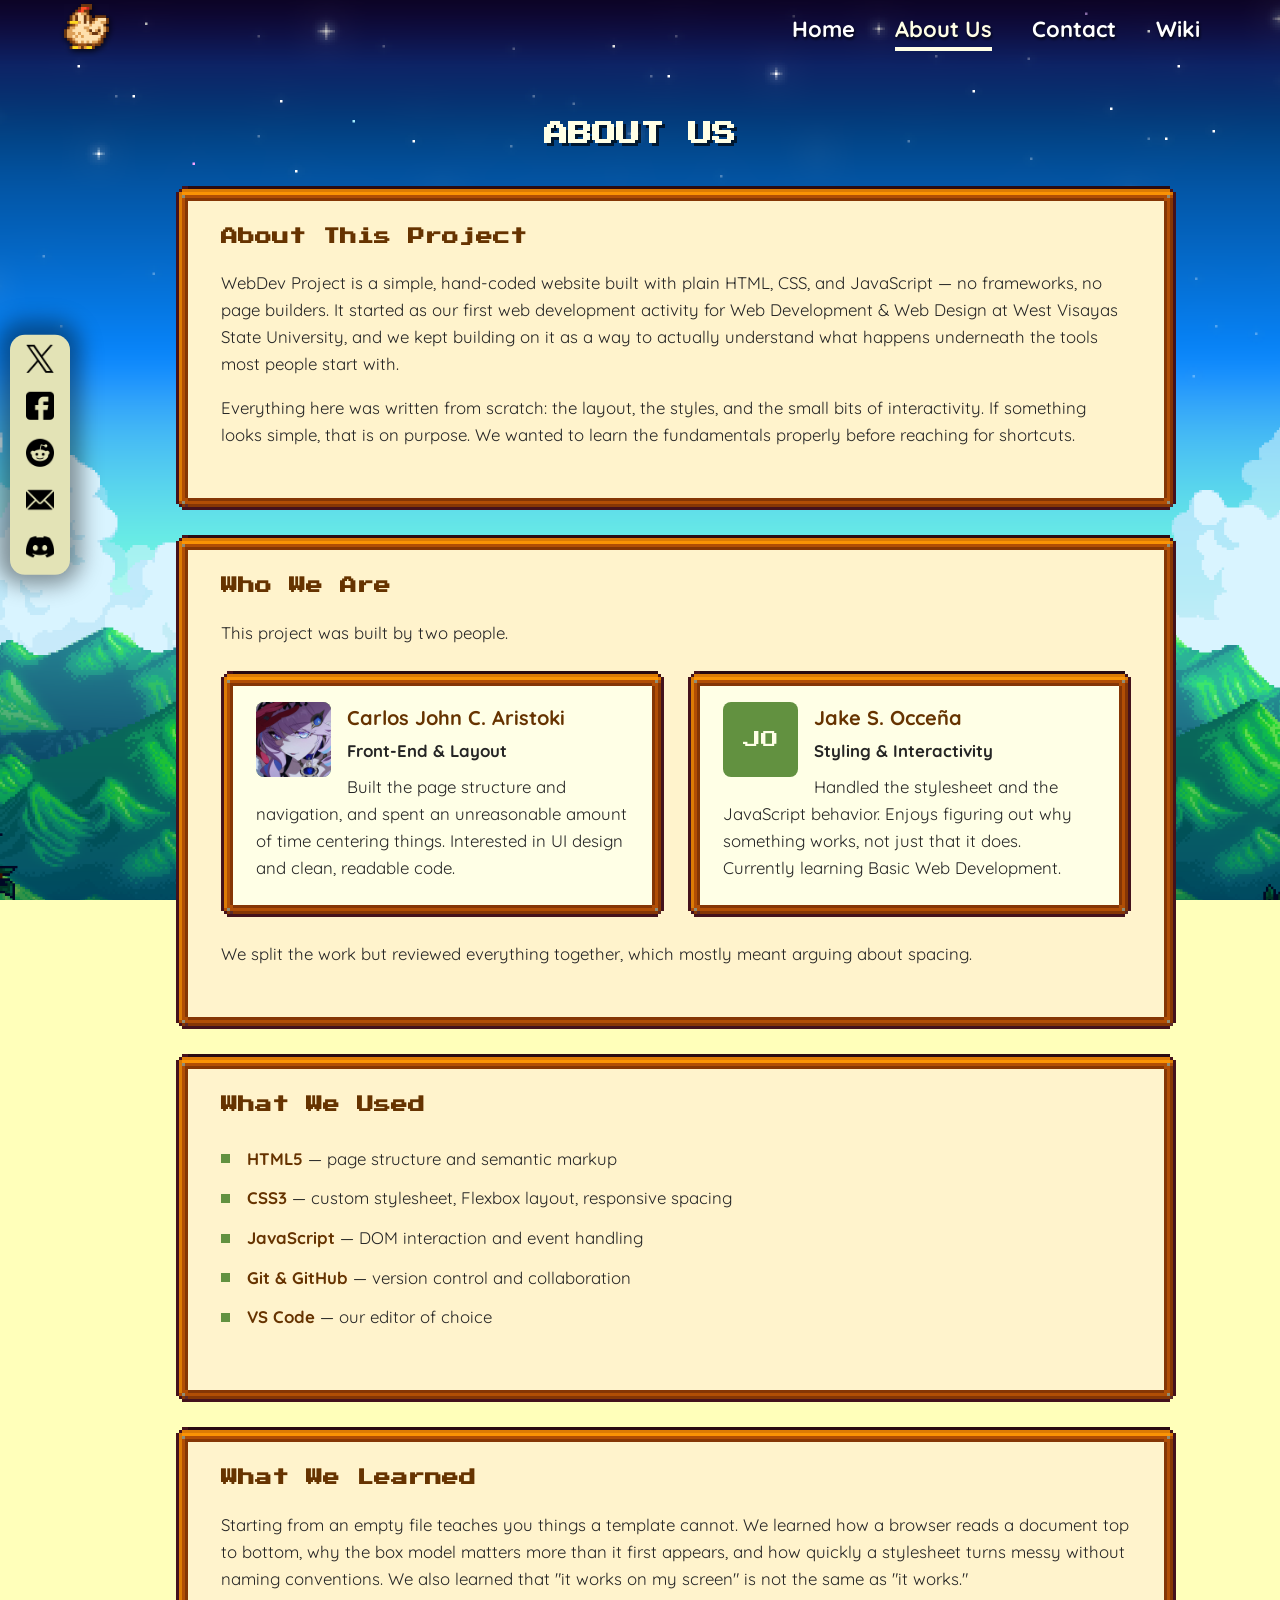
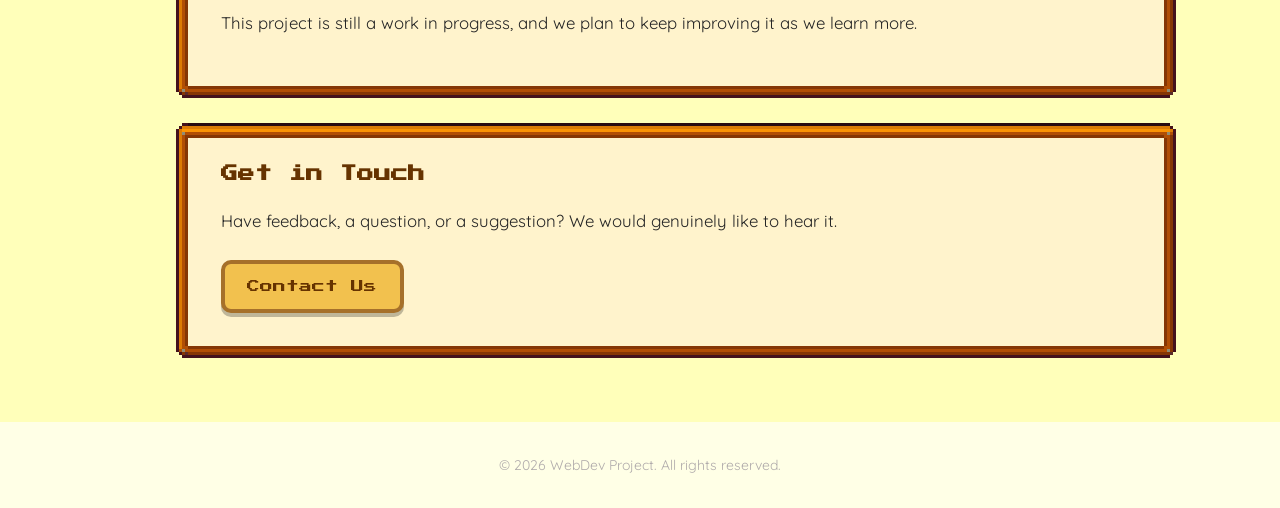
==== commit 014e2783: "Fix the sidenav being clipped to one icon Making the sidenav a <nav> for its aria-label meant the ba" ====
--- a/about.html
+++ b/about.html
@@ -14,7 +14,7 @@
 <body>
     <a class="skip-link" href="#main">Skip to content</a>
     <!-- SHARED HEADER -- keep identical in index.html / about.html / contact.html -->
-    <nav aria-label="Main">
+    <nav class="site-nav" aria-label="Main">
       <div class="navbar">
         <div class="profpage">
           <a href="index.html"><img src="asset/128x128 stardew logo chicken.png" alt="Stardew Valley home"></a>
--- a/style/style.css
+++ b/style/style.css
@@ -46,26 +46,76 @@
   scroll-margin-top: var(--nav-h);
 }
 
+/* the hero must start at y=0 so the transparent nav sits over video, not
+   over the flat body colour. Only the homepage does this; the subpages have
+   a position:fixed background that already reaches behind the header. */
+body.home {
+  padding-top: 0;
+}
+
 /* ---------- NAV BAR VRO---------- */
 
-nav { 
+/* Scoped to .site-nav, never a bare `nav`: the sidenav is a <nav> too, and a
+   bare selector handed it this bar's 4rem height, which its overflow:hidden
+   then clipped down to a single icon. */
+
+.site-nav { 
   position: fixed; 
   left: 0; 
   top: 0; 
   width: 100%; 
   height: var(--nav-h); 
-  background: #2064B1;
+  background-color: transparent;
   z-index: 2;
+  transition: background-color 0.35s ease, box-shadow 0.35s ease;
+}
+
+/* Scrim that keeps the white links readable over bright video frames while the
+   bar itself is transparent. It is a pseudo-element rather than a background-
+   image on nav because a gradient cannot be transitioned - this fades on
+   opacity instead. z-index below keeps it behind the links. */
+.site-nav::before {
+  content: "";
+  position: absolute;
+  inset: 0;
+  background-image: linear-gradient(
+    to bottom,
+    rgba(0, 0, 0, 0.45),
+    rgba(0, 0, 0, 0)
+  );
+  transition: opacity 0.35s ease;
+  pointer-events: none;
+}
+
+/* .scrolled is toggled past 80px by script.js */
+.site-nav.scrolled {
+  background-color: #2064B1;
   box-shadow: 2px 10px 5px 1px rgba(0,0,0,0.34);
 }
 
-nav .navbar { 
+.site-nav.scrolled::before {
+  opacity: 0;
+}
+
+.site-nav:not(.scrolled) .menu li a {
+  text-shadow: 1px 2px 3px rgba(0, 0, 0, 0.8);
+}
+
+.site-nav:not(.scrolled) .profpage img {
+  filter: drop-shadow(1px 2px 3px rgba(0, 0, 0, 0.8));
+}
+
+.site-nav .navbar { 
   display: flex; 
   align-items: center; 
   justify-content: space-between;
   height: 90%; 
   max-width: 90%; 
   margin: auto; 
+
+  /* positioned so it paints above the absolutely positioned scrim */
+  position: relative;
+  z-index: 1;
 }
 
 .profpage img {
@@ -394,7 +444,7 @@
 /* ---------- MOBILE NAV FIT ---------- */
 
 @media (max-width: 700px) {
-  nav .navbar {
+  .site-nav .navbar {
     max-width: 96%;
   }
 
